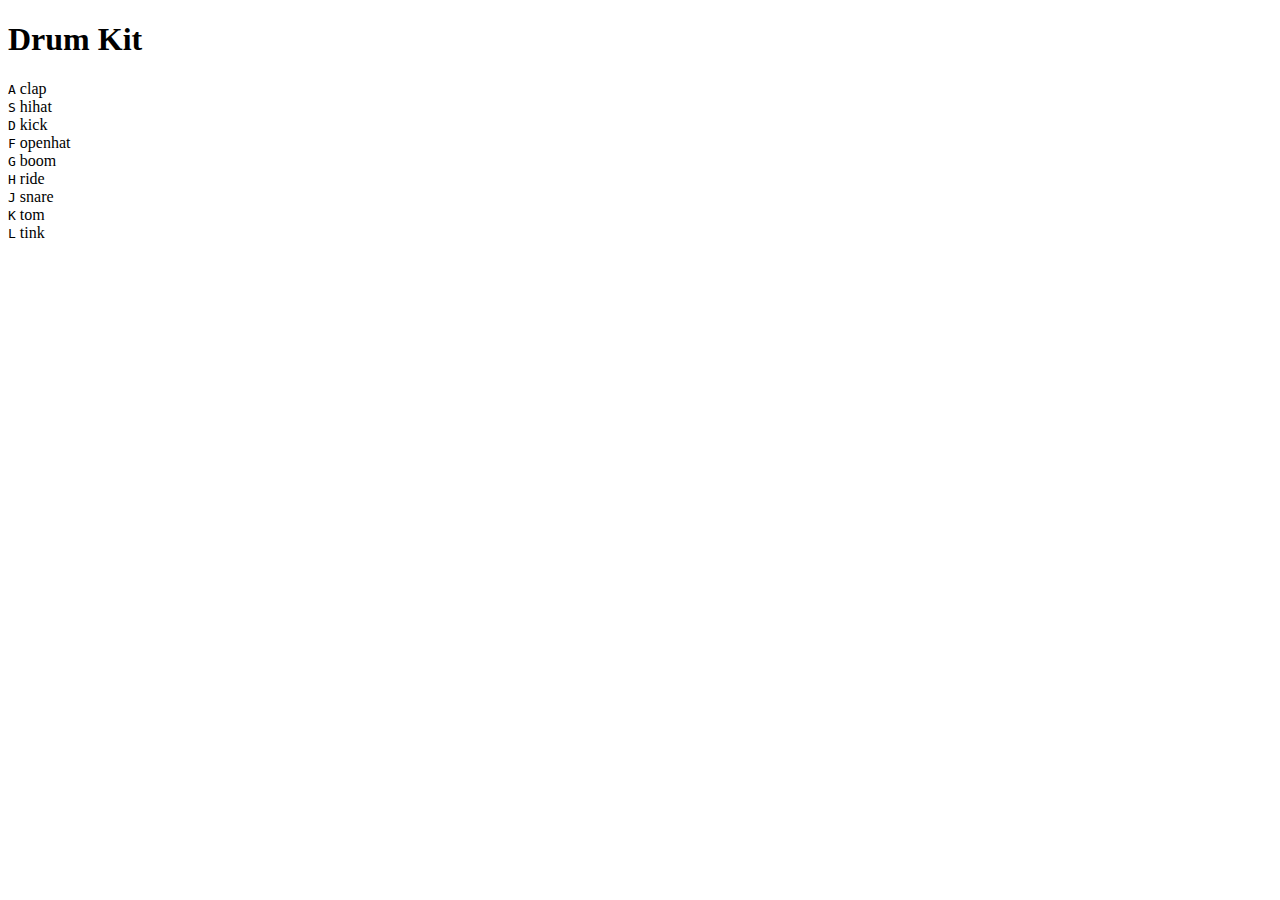
==== Drum Kit/index.html @ 05b4a8f8 "Files Added ✅" ====
<!DOCTYPE html>

<html lang="en">
<head>
    <meta charset="UTF-8">
    <meta http-equiv="X-UA-Compatible" content="IE=edge">
    <meta name="viewport" content="width=device-width, initial-scale=1.0">
    <title>Drum kit</title>
    <link rel="stylesheet" href="./css/style.css">
</head>
<body>
    <div class="header"><h1>Drum Kit</h1></div>
    <div class="keys">
        <div data-key="65" class="key">
          <kbd>A</kbd>
          <span class="sound">clap</span>
        </div>
        <div data-key="83" class="key">
          <kbd>S</kbd>
          <span class="sound">hihat</span>
        </div>
        <div data-key="68" class="key">
          <kbd>D</kbd>
          <span class="sound">kick</span>
        </div>
        <div data-key="70" class="key">
          <kbd>F</kbd>
          <span class="sound">openhat</span>
        </div>
        <div data-key="71" class="key">
          <kbd>G</kbd>
          <span class="sound">boom</span>
        </div>
        <div data-key="72" class="key">
          <kbd>H</kbd>
          <span class="sound">ride</span>
        </div>
        <div data-key="74" class="key">
          <kbd>J</kbd>
          <span class="sound">snare</span>
        </div>
        <div data-key="75" class="key">
          <kbd>K</kbd>
          <span class="sound">tom</span>
        </div>
        <div data-key="76" class="key">
          <kbd>L</kbd>
          <span class="sound">tink</span>
        </div>
      </div>
    </div>
      <audio data-key="65" src="./sounds/clap.wav"></audio>
      <audio data-key="83" src="./sounds/hihat.wav"></audio>
      <audio data-key="68" src="./sounds/kick.wav"></audio>
      <audio data-key="70" src="./sounds/openhat.wav"></audio>
      <audio data-key="71" src="./sounds/boom.wav"></audio>
      <audio data-key="72" src="./sounds/ride.wav"></audio>
      <audio data-key="74" src="./sounds/snare.wav"></audio>
      <audio data-key="75" src="./sounds/tom.wav"></audio>
      <audio data-key="76" src="./sounds/tink.wav"></audio>


<script src="./js/script.js"></script> 
</body>
</html>
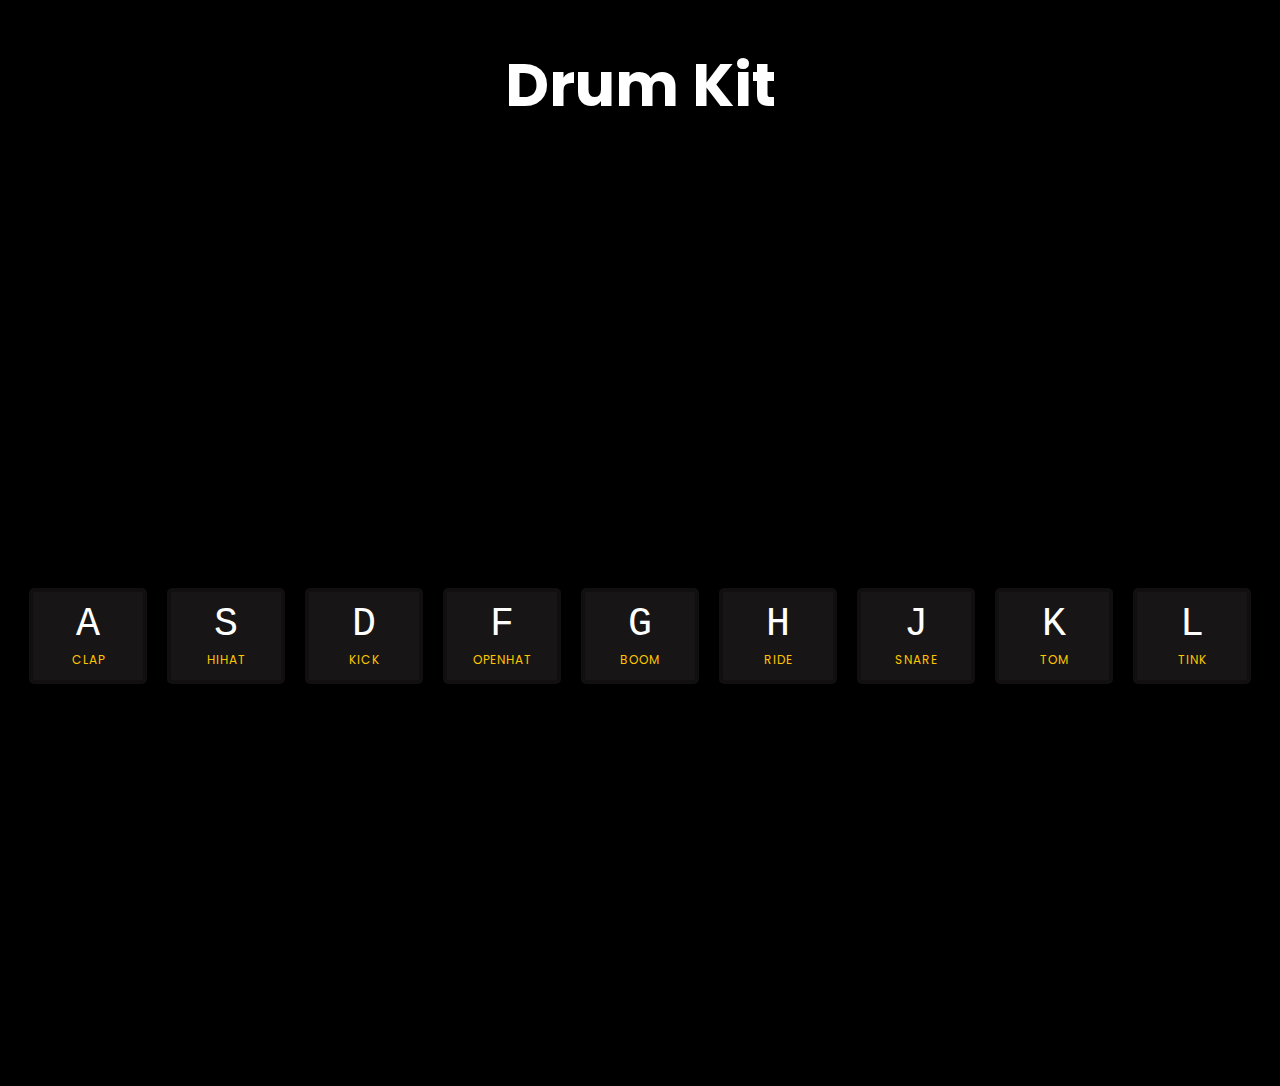
==== commit 01be1a42: "Added Description✅" ====
--- a/Drum Kit/index.html
+++ b/Drum Kit/index.html
@@ -10,6 +10,7 @@
 </head>
 <body>
     <div class="header"><h1>Drum Kit</h1></div>
+    <div class="desc">Press the alphabets written on the each square box</div>
     <div class="keys">
         <div data-key="65" class="key">
           <kbd>A</kbd>
--- a/Drum Kit/css/style.css
+++ b/Drum Kit/css/style.css
@@ -0,0 +1,60 @@
+@import url('https://fonts.googleapis.com/css2?family=Poppins:wght@300&display=swap');
+html {
+    font-size: 10px;
+    background-size: cover;
+    background-color: black;
+  }
+  
+  body,html {
+    margin: 0;
+    padding: 0;
+    font-family: 'Poppins',sans-serif;
+    overflow-y: hidden;
+  }
+
+  .header {
+    display: flex;
+    justify-content: center;
+    color: #fff;
+    font-size: 30px;
+  }
+  
+  .keys {
+    display: flex;
+    flex: 1;
+    min-height: 100vh;
+    align-items: center;
+    justify-content: center;
+  }
+  
+  .key {
+    border: .4rem solid rgba(0, 0, 0, 0.24);
+    border-radius: .5rem;
+    margin: 1rem;
+    font-size: 1.5rem;
+    padding: 1rem .5rem;
+    transition: all .07s ease;
+    width: 10rem;
+    text-align: center;
+    color: white;
+    background: rgba(58, 53, 53, 0.4);
+    
+  }
+  
+  .playing {
+    transform: scale(1.1);
+    border-color: #ffc600;
+    box-shadow: 0 0 1rem #ffc600;
+  }
+  
+  kbd {
+    display: block;
+    font-size: 4rem;
+  }
+  
+  .sound {
+    font-size: 1.2rem;
+    text-transform: uppercase;
+    letter-spacing: .1rem;
+    color: #ffc600;
+  }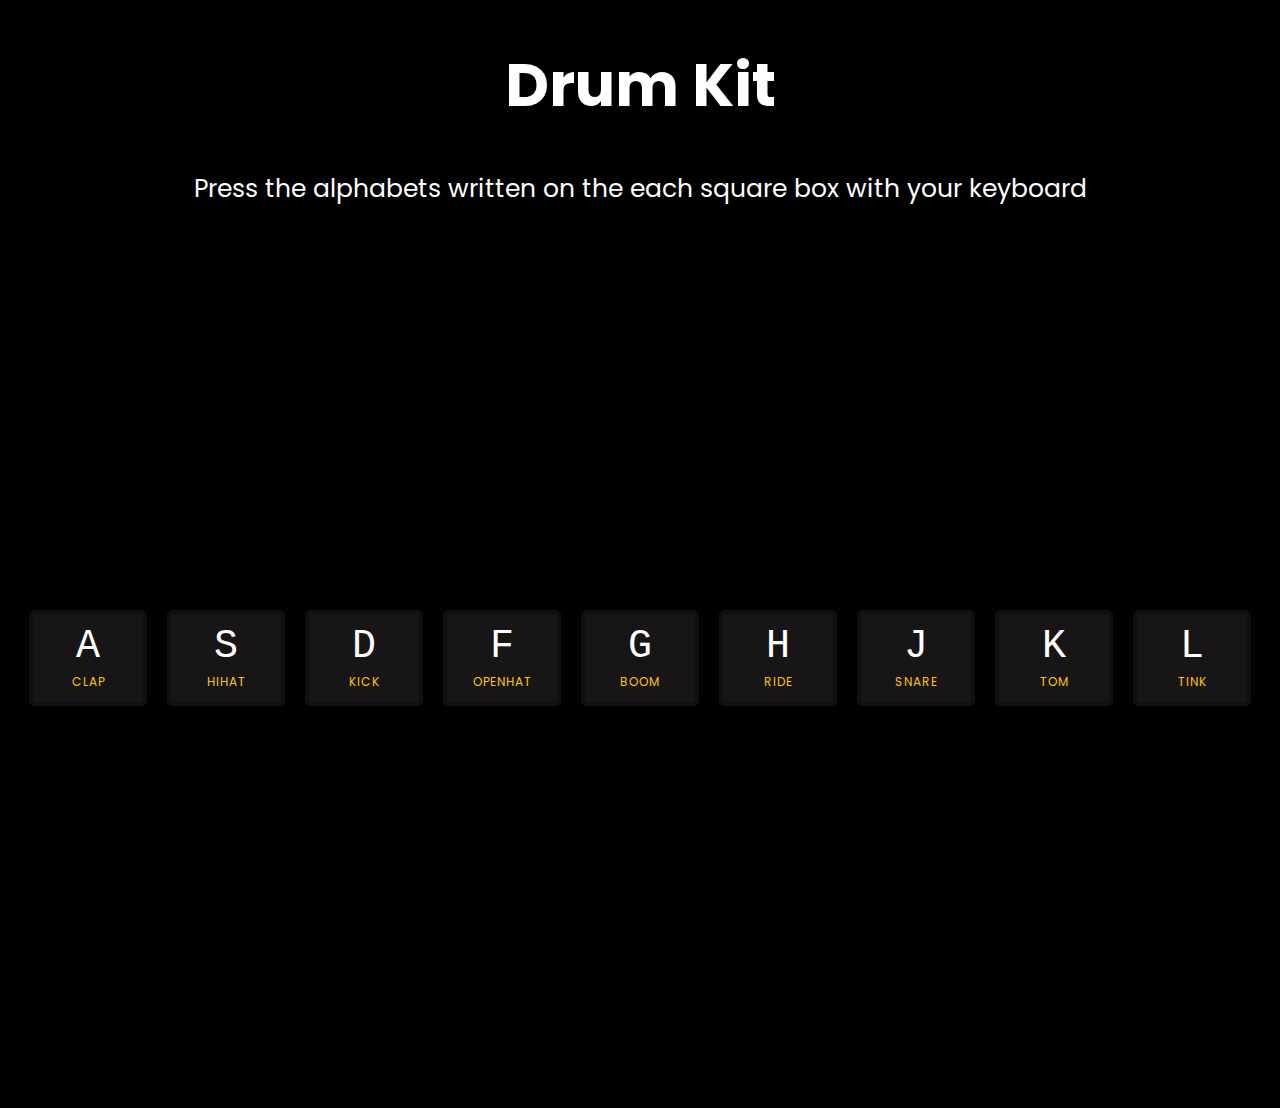
==== commit 52e7d939: "Added Files✅" ====
--- a/Drum Kit/index.html
+++ b/Drum Kit/index.html
@@ -10,7 +10,7 @@
 </head>
 <body>
     <div class="header"><h1>Drum Kit</h1></div>
-    <div class="desc">Press the alphabets written on the each square box</div>
+    <div class="desc">Press the alphabets written on the each square box with your keyboard</div>
     <div class="keys">
         <div data-key="65" class="key">
           <kbd>A</kbd>
--- a/Drum Kit/css/style.css
+++ b/Drum Kit/css/style.css
@@ -17,6 +17,13 @@
     justify-content: center;
     color: #fff;
     font-size: 30px;
+  }
+
+  .desc{
+    display: flex;
+    justify-content: center;
+    color: #fff;
+    font-size: 25px;
   }
   
   .keys {
@@ -57,4 +64,4 @@
     text-transform: uppercase;
     letter-spacing: .1rem;
     color: #ffc600;
-  }+  }
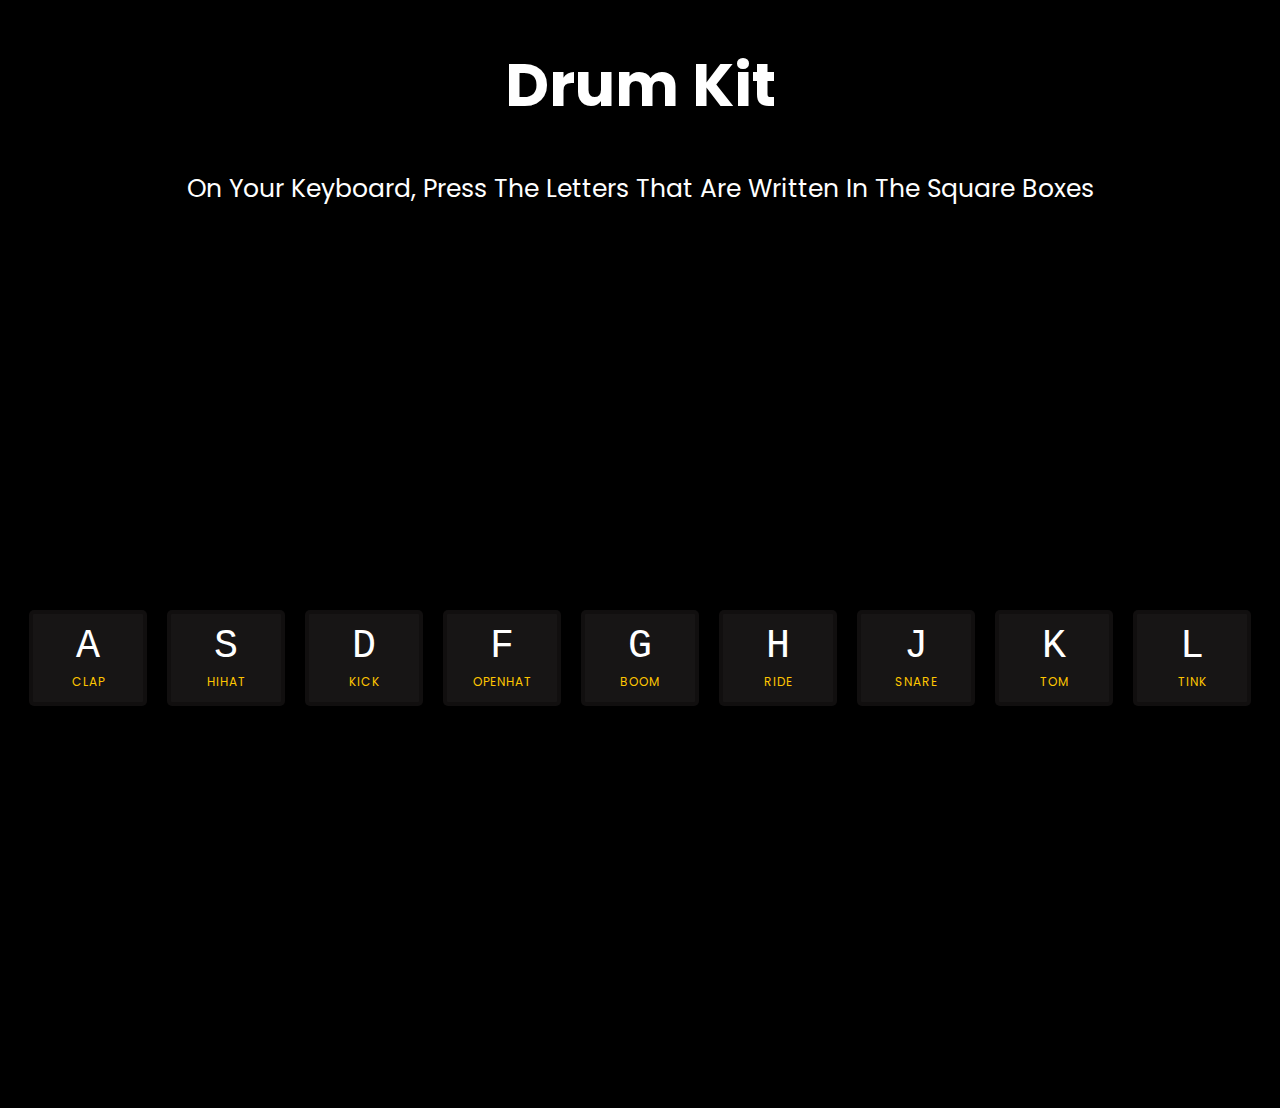
==== commit b73d8f91: "Update index.html" ====
--- a/Drum Kit/index.html
+++ b/Drum Kit/index.html
@@ -10,7 +10,7 @@
 </head>
 <body>
     <div class="header"><h1>Drum Kit</h1></div>
-    <div class="desc">Press the alphabets written on the each square box with your keyboard</div>
+    <div class="desc">On Your Keyboard, Press The Letters That Are Written In The Square Boxes</div>
     <div class="keys">
         <div data-key="65" class="key">
           <kbd>A</kbd>
